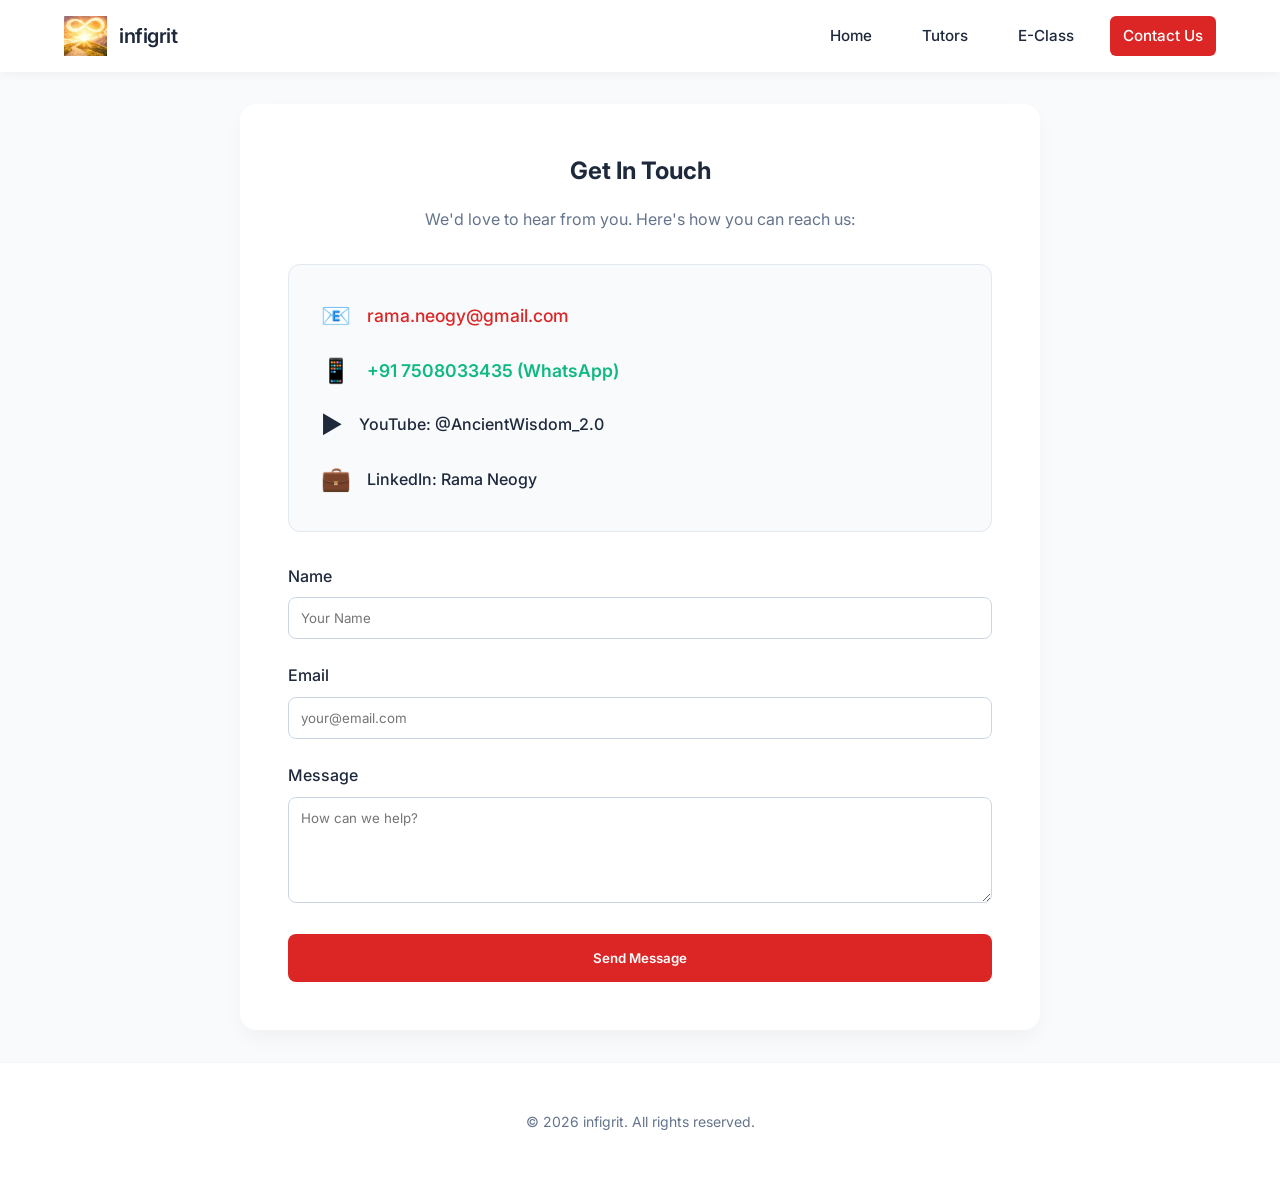
==== contact.html @ f14a7a18 "eclass version v1" ====
<!DOCTYPE html>
<html lang="en">

<head>
    <meta charset="UTF-8">
    <meta name="viewport" content="width=device-width, initial-scale=1.0">
    <title>infigrit - Contact Us</title>
    <link href="https://fonts.googleapis.com/css2?family=Inter:wght@400;500;600;700&display=swap" rel="stylesheet">
    <link rel="stylesheet" href="style.css">
    <style>
        .contact-container {
            max-width: 600px;
            margin: 0 auto;
            background: white;
            padding: 3rem;
            border-radius: 16px;
            box-shadow: var(--shadow-soft);
        }

        .form-group {
            margin-bottom: 1.5rem;
        }

        .form-group label {
            display: block;
            margin-bottom: 0.5rem;
            font-weight: 500;
            color: var(--text-primary);
        }

        .form-group input,
        .form-group textarea {
            width: 100%;
            padding: 0.75rem;
            border: 1px solid #cbd5e1;
            border-radius: 8px;
            font-family: inherit;
        }

        .submit-btn {
            background: var(--accent-red);
            color: white;
            border: none;
            padding: 1rem 2rem;
            border-radius: 8px;
            font-weight: 600;
            cursor: pointer;
            width: 100%;
            transition: background 0.2s;
        }

        .submit-btn:hover {
            background: #b91c1c;
        }
    </style>
</head>

<body>
    <header class="site-header">
        <div class="logo-container">
            <img src="logo.png" alt="Infigrit Logo" style="height: 40px; width: auto; max-width: 150px; object-fit: contain;">
            <span class="site-title">infigrit</span>
        </div>
        <nav class="main-nav">
            <a href="index.html">Home</a>
            <a href="tutors.html">Tutors</a>
            <a href="e-class.html">E-Class</a>
            <a href="contact.html" class="active">Contact Us</a>
        </nav>
    </header>
    <main class="main-content">
        <div class="contact-container" style="max-width: 800px;">
            <h2 style="text-align: center; margin-bottom: 1rem;">Get In Touch</h2>
            <p style="text-align: center; color: var(--text-secondary); margin-bottom: 2rem;">We'd love to hear from
                you. Here's how you can reach us:</p>

            <div
                style="background: #f8fafc; padding: 2rem; border-radius: 12px; border: 1px solid #e2e8f0; margin-bottom: 2rem; display: flex; flex-direction: column; gap: 1rem;">
                <div style="display: flex; gap: 1rem; align-items: center;">
                    <span style="font-size: 1.5rem;">📧</span>
                    <a href="mailto:rama.neogy@gmail.com"
                        style="color: var(--accent-red); font-weight: 500; text-decoration: none; font-size: 1.1rem;">rama.neogy@gmail.com</a>
                </div>
                <div style="display: flex; gap: 1rem; align-items: center;">
                    <span style="font-size: 1.5rem;">📱</span>
                    <a href="https://api.whatsapp.com/send/?phone=917508033435&text&type=phone_number&app_absent=0"
                        target="_blank"
                        style="color: #10b981; font-weight: 600; font-size: 1.1rem; text-decoration: none;">+91
                        7508033435 (WhatsApp)</a>
                </div>
                <div style="display: flex; gap: 1rem; align-items: center;">
                    <span style="font-size: 1.5rem;">▶️</span>
                    <a href="https://www.youtube.com/@AncientWisdom_2.0" target="_blank"
                        style="color: var(--text-primary); text-decoration: none; font-weight: 500;">YouTube:
                        @AncientWisdom_2.0</a>
                </div>
                <div style="display: flex; gap: 1rem; align-items: center;">
                    <span style="font-size: 1.5rem;">💼</span>
                    <a href="https://www.linkedin.com/in/rama-neogy-2b106323/" target="_blank"
                        style="color: var(--text-primary); text-decoration: none; font-weight: 500;">LinkedIn: Rama
                        Neogy</a>
                </div>
            </div>

            <form>
                <div class="form-group">
                    <label>Name</label>
                    <input type="text" placeholder="Your Name">
                </div>
                <div class="form-group">
                    <label>Email</label>
                    <input type="email" placeholder="your@email.com">
                </div>
                <div class="form-group">
                    <label>Message</label>
                    <textarea rows="5" placeholder="How can we help?"></textarea>
                </div>
                <button type="submit" class="submit-btn" onclick="event.preventDefault(); alert('Message sent!');">Send
                    Message</button>
            </form>
        </div>
    </main>
    <footer class="site-footer">
        <p>&copy; 2026 infigrit. All rights reserved.</p>
    </footer>
</body>

</html>
---- style.css ----
/* style.css - Modern Premium Aesthetic */
:root {
    --bg-color: #f8fafc;
    --text-primary: #1e293b;
    --text-secondary: #64748b;
    --accent-red: #dc2626;
    --nav-hover: #cbd5e1;
    
    --grad-junior: linear-gradient(135deg, #fb7185 0%, #fda4af 100%);
    --grad-middle: linear-gradient(135deg, #38bdf8 0%, #7dd3fc 100%);
    --grad-senior: linear-gradient(135deg, #a855f7 0%, #d8b4fe 100%);
    
    --shadow-soft: 0 10px 25px -5px rgba(0, 0, 0, 0.05);
    --shadow-hover: 0 20px 25px -5px rgba(0, 0, 0, 0.1);
}

* {
    margin: 0;
    padding: 0;
    box-sizing: border-box;
    font-family: 'Inter', sans-serif;
}

body {
    background-color: var(--bg-color);
    color: var(--text-primary);
    line-height: 1.6;
}

/* Header & Nav */
.site-header {
    display: flex;
    justify-content: space-between;
    align-items: center;
    padding: 1rem 5%;
    background-color: #ffffff;
    box-shadow: 0 2px 10px rgba(0,0,0,0.05);
    position: sticky;
    top: 0;
    z-index: 100;
}

.logo-container {
    display: flex;
    align-items: center;
    gap: 0.75rem;
}

.logo {
    font-size: 1.8rem;
    background: #e0f2fe;
    border-radius: 50%;
    padding: 0.2rem;
}

.site-title {
    font-size: 1.25rem;
    font-weight: 600;
    letter-spacing: -0.5px;
}

.main-nav {
    display: flex;
    gap: 1.5rem;
    align-items: center;
}

.main-nav a {
    text-decoration: none;
    color: var(--text-primary);
    font-weight: 500;
    font-size: 0.95rem;
    padding: 0.5rem 0.8rem;
    border-radius: 6px;
    transition: all 0.2s ease;
}

.main-nav a:hover {
    background-color: var(--nav-hover);
}

.main-nav a.active {
    background-color: var(--accent-red);
    color: white;
}

/* Main Content Wrapper */
.main-content {
    max-width: 1200px;
    margin: 0 auto;
    padding: 2rem;
}

/* Signboard */
.classroom-banner {
    display: flex;
    justify-content: center;
    margin: 3rem 0;
}

.signboard {
    background: #f59e0b;
    padding: 1rem 2.5rem;
    border-radius: 8px;
    border: 3px solid #b45309;
    box-shadow: 4px 4px 0 #b45309;
    position: relative;
    transform: rotate(-2deg);
    transition: transform 0.3s ease;
}

.signboard:hover {
    transform: rotate(0deg);
}

.signboard::before, .signboard::after {
    content: '';
    position: absolute;
    top: -20px;
    width: 6px;
    height: 25px;
    background: #b45309;
    border-radius: 3px;
}
.signboard::before { left: 20%; }
.signboard::after { right: 20%; }

.signboard h2 {
    color: #fff;
    font-size: 1.5rem;
    text-align: center;
    line-height: 1.2;
    text-shadow: 1px 1px 0 rgba(0,0,0,0.2);
    letter-spacing: 2px;
}

/* Google Meet Links Section */
.meet-section {
    display: flex;
    justify-content: center;
    gap: 4rem;
    margin-bottom: 4rem;
    flex-wrap: wrap;
}

.class-card {
    text-decoration: none;
    display: flex;
    flex-direction: column;
    align-items: center;
    gap: 1.5rem;
    transition: transform 0.3s cubic-bezier(0.34, 1.56, 0.64, 1);
}

.class-card:hover {
    transform: translateY(-10px);
}

.circle {
    width: 140px;
    height: 140px;
    border-radius: 50%;
    display: flex;
    justify-content: center;
    align-items: center;
    font-size: 4.5rem;
    font-weight: 700;
    color: white;
    box-shadow: 0 0 0 8px white, 0 10px 30px rgba(0,0,0,0.15);
    border: 4px solid #1e293b;
    transition: all 0.3s ease;
}

.class-card:hover .circle {
    box-shadow: 0 0 0 12px white, 0 20px 40px rgba(0,0,0,0.2);
}

.junior { background: var(--grad-junior); }
.middle { background: var(--grad-middle); }
.senior { background: var(--grad-senior); }

.class-card h3 {
    color: var(--text-primary);
    font-size: 1.75rem;
    font-weight: 500;
}

/* Divider */
.divider {
    border: 0;
    height: 1px;
    background: linear-gradient(90deg, transparent, #cbd5e1, transparent);
    margin: 3rem 0;
}

/* Students Grid */
.students-section {
    padding: 2rem 0;
}

.students-grid {
    display: grid;
    grid-template-columns: repeat(auto-fill, minmax(220px, 1fr));
    gap: 2rem;
    padding: 1rem;
}

.student-card {
    background: white;
    border-radius: 16px;
    padding: 2rem 1.5rem;
    text-align: center;
    box-shadow: var(--shadow-soft);
    display: flex;
    flex-direction: column;
    align-items: center;
    gap: 1.25rem;
    transition: all 0.3s ease;
    border: 1px solid #f1f5f9;
}

.student-card:hover {
    transform: translateY(-5px);
    box-shadow: var(--shadow-hover);
    border-color: #e2e8f0;
}

.student-name {
    font-size: 1.25rem;
    font-weight: 500;
    color: var(--text-primary);
}

.hw-btn {
    display: inline-block;
    background: #fcd34d;
    color: #92400e;
    text-decoration: none;
    padding: 0.75rem 1.5rem;
    border-radius: 999px;
    font-weight: 600;
    font-size: 0.85rem;
    letter-spacing: 0.5px;
    transition: all 0.2s ease;
    width: 100%;
    box-shadow: 0 4px 6px -1px rgba(252, 211, 77, 0.4);
}

.hw-btn:hover {
    background: #fbbf24;
    color: #78350f;
    transform: scale(1.05);
    box-shadow: 0 10px 15px -3px rgba(252, 211, 77, 0.5);
}

/* Footer */
.site-footer {
    text-align: center;
    padding: 3rem 2rem;
    color: var(--text-secondary);
    font-size: 0.875rem;
    background: white;
    border-top: 1px solid #f1f5f9;
}

/* Responsive */
@media (max-width: 768px) {
    .site-header {
        flex-direction: column;
        gap: 1rem;
    }
    .main-nav {
        flex-wrap: wrap;
        justify-content: center;
    }
    .meet-section {
        gap: 2rem;
    }
    .circle {
        width: 100px;
        height: 100px;
        font-size: 3rem;
    }
}
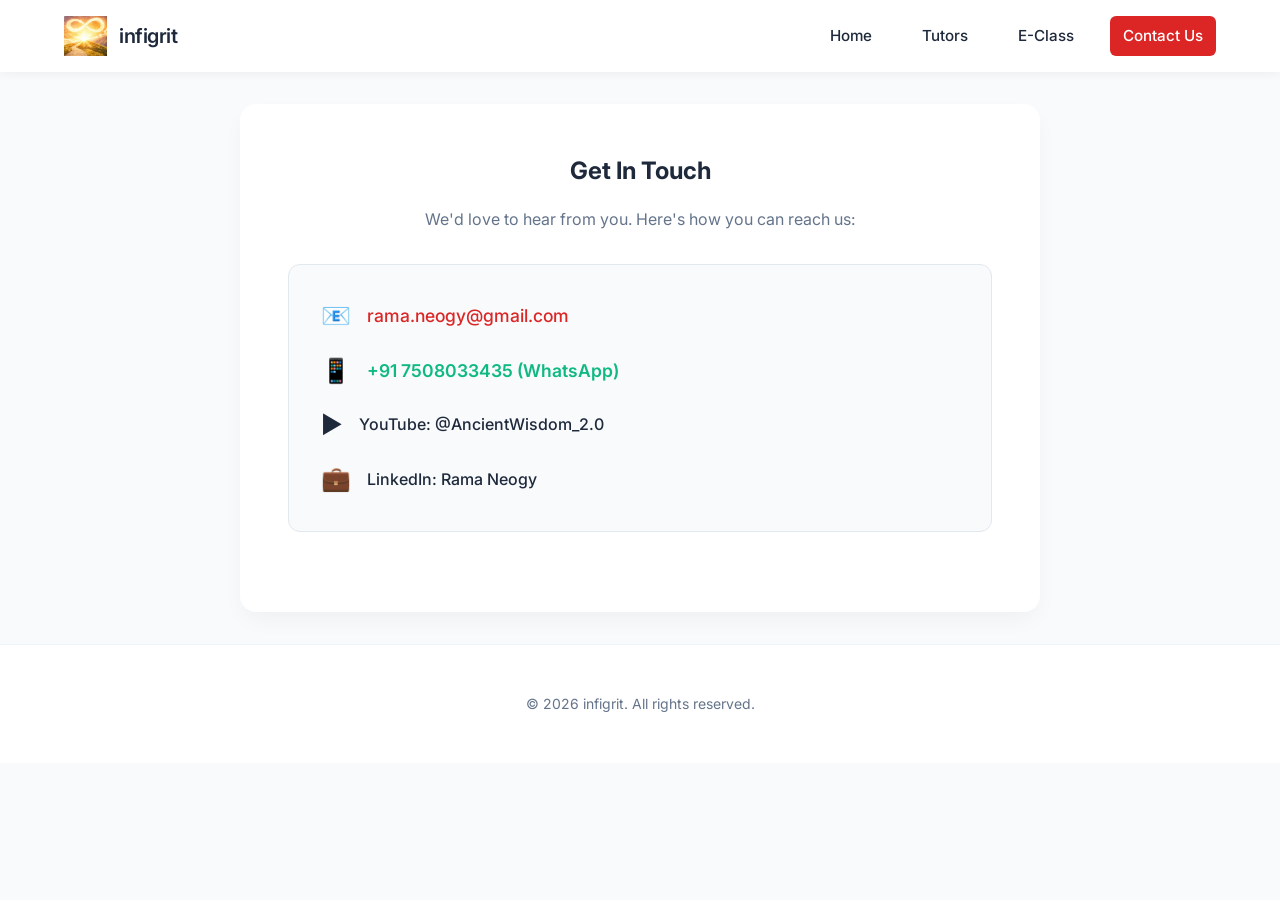
==== commit 5386f99a: "remove message form from contact page" ====
--- a/contact.html
+++ b/contact.html
@@ -58,7 +58,8 @@
 <body>
     <header class="site-header">
         <div class="logo-container">
-            <img src="logo.png" alt="Infigrit Logo" style="height: 40px; width: auto; max-width: 150px; object-fit: contain;">
+            <img src="logo.png" alt="Infigrit Logo"
+                style="height: 40px; width: auto; max-width: 150px; object-fit: contain;">
             <span class="site-title">infigrit</span>
         </div>
         <nav class="main-nav">
@@ -101,23 +102,6 @@
                         Neogy</a>
                 </div>
             </div>
-
-            <form>
-                <div class="form-group">
-                    <label>Name</label>
-                    <input type="text" placeholder="Your Name">
-                </div>
-                <div class="form-group">
-                    <label>Email</label>
-                    <input type="email" placeholder="your@email.com">
-                </div>
-                <div class="form-group">
-                    <label>Message</label>
-                    <textarea rows="5" placeholder="How can we help?"></textarea>
-                </div>
-                <button type="submit" class="submit-btn" onclick="event.preventDefault(); alert('Message sent!');">Send
-                    Message</button>
-            </form>
         </div>
     </main>
     <footer class="site-footer">
